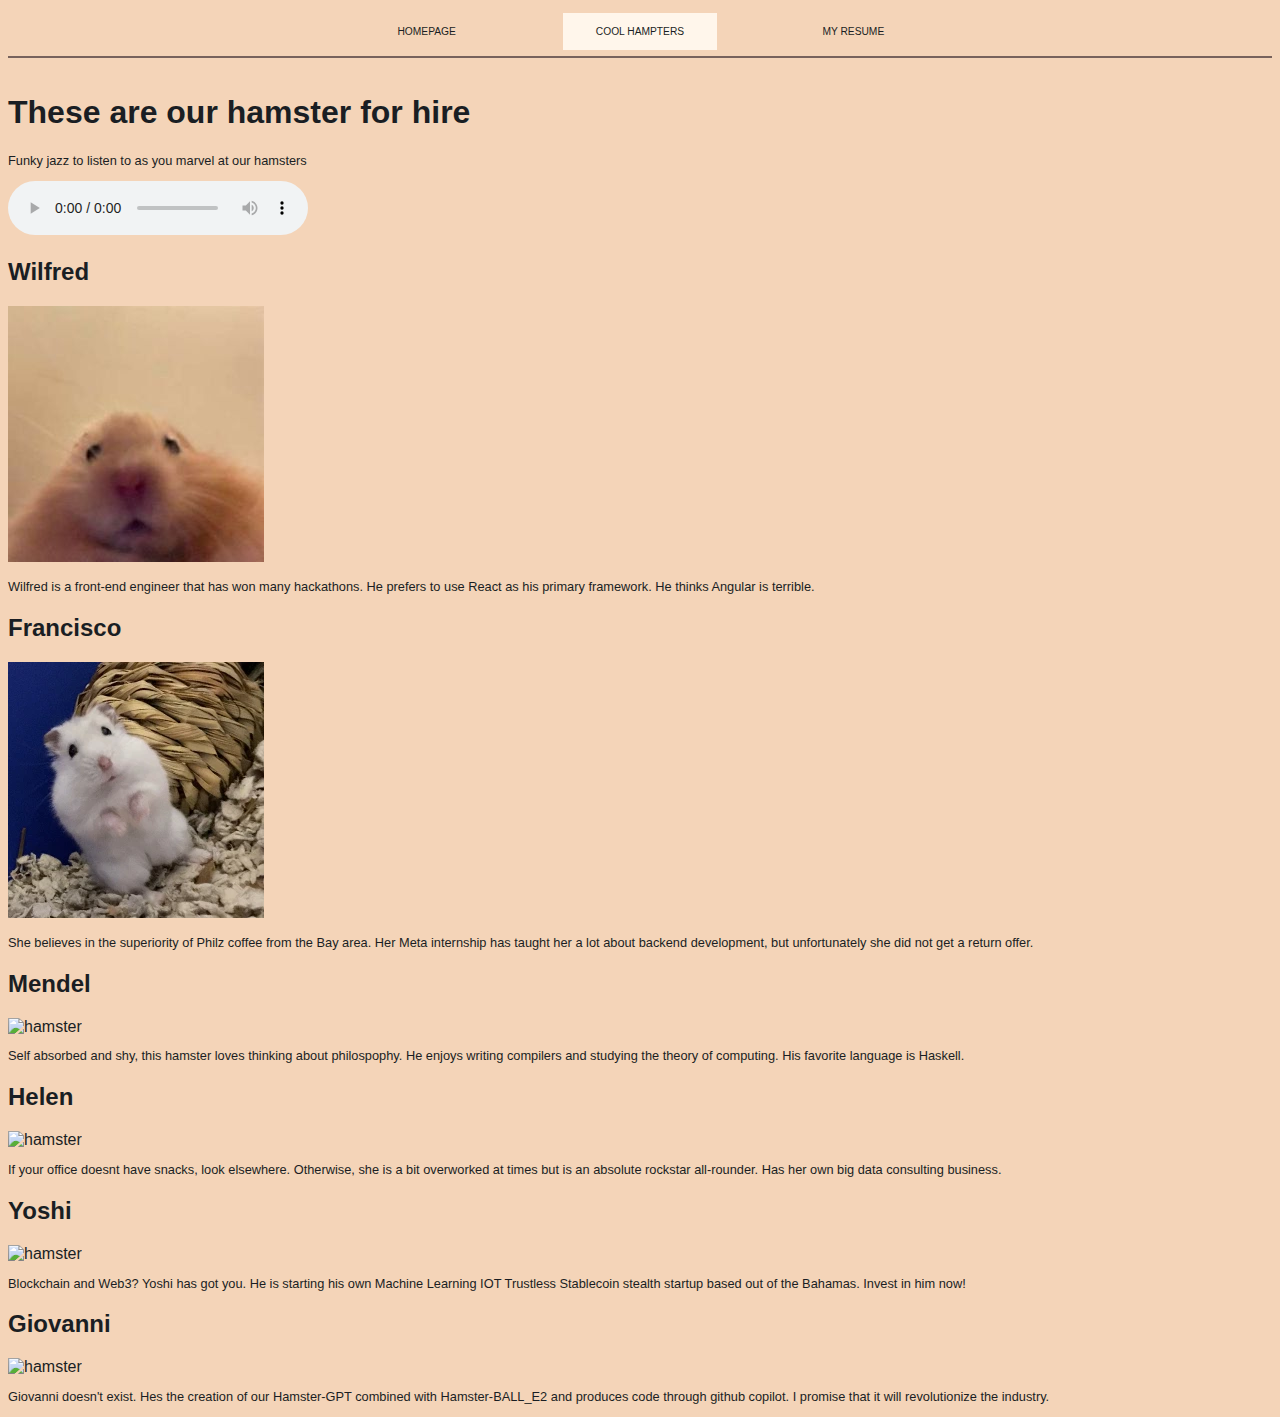
==== hamsters.html @ e8268814 "add some stuff" ====
<!DOCTYPE html>
<html lang = "en">
<head>
  <link rel="stylesheet" href="css/style.css">
	<meta charset = "UTF-8">
	<title>hampner for hire</title>
</head>

<body>
  <header>
    <nav>
        <a href="index.html">
          <div class="navButton">
            Homepage
          </div>
        </a>
        <a href="hamsters.html">
          <div class="navButton clicked">
            Cool Hampters
          </div>
        </a>
        <a href="resume.html">
          <div class="navButton">
            My Resume
          </div>
        </a>
    </nav>
  </header>
	<h1>These are our hamster for hire</h1>
  <p>Funky jazz to listen to as you marvel at our hamsters</p>
  <audio controls>
	  <source src="media/Funky jazz.mp3" type="audio/mp3">
	</audio>

  <section>
    <h2>Wilfred</h2>
    <img src="media/wilfred.jpg" alt="hamster">
    <p> Wilfred is a front-end engineer that has won many hackathons. He prefers to use React as his primary framework. He thinks Angular is terrible.</p>
  </section>

  <section>
    <h2>Francisco</h2>
    <img src="media/francisvo.webp" alt="hamster">
    <p>She believes in the superiority of Philz coffee from the Bay area. Her Meta internship has taught her a lot about backend development, but unfortunately she did not get a return offer.</p>
  </section>

  <section>
    <h2>Mendel</h2>
    <img src="https://appadvice.com/cdn-cgi/mirage/515c3b625b3744c20fadd87a6030cef13258ceb8e82375aec952d9a51cc51390/1280/https://is2-ssl.mzstatic.com/image/thumb/Purple114/v4/47/3c/5c/473c5c4b-dc88-cacc-d8b5-2522cb08c4c0/source/256x256bb.jpg" alt="hamster">
    <p>Self absorbed and shy, this hamster loves thinking about philospophy. He enjoys writing compilers and studying the theory of computing. His favorite language is Haskell.</p>
  </section> 

  <section>
    <h2>Helen</h2>
    <img src="https://i.pinimg.com/474x/3a/fa/0b/3afa0b43e0d3c858eb03bf98aafc4067.jpg" alt="hamster">
    <p>If your office doesnt have snacks, look elsewhere. Otherwise, she is a bit overworked at times but is an absolute rockstar all-rounder. Has her own big data consulting business.</p>
  </section>
  
  <section>
    <h2>Yoshi</h2>
    <img src="https://pbs.twimg.com/profile_images/635785721157173248/kLSE1nxl_400x400.jpg" alt="hamster">
    <p>Blockchain and Web3? Yoshi has got you. He is starting his own Machine Learning IOT Trustless Stablecoin stealth startup based out of the Bahamas. Invest in him now!</p>
  </section>
  
  <section>
    <h2>Giovanni</h2>
    <img src="https://preview.redd.it/i-asked-doll-e-to-make-a-hamster-in-the-style-of-lisa-frank-v0-upj25oyu3y491.jpg?width=256&format=pjpg&auto=webp&s=f5c6558ab95d6fcf222dd76baa261a2f296ad5ac" alt="hamster">
    <p>Giovanni doesn't exist. Hes the creation of our Hamster-GPT combined with Hamster-BALL_E2 and produces code through github copilot. I promise that it will revolutionize the industry.</p>
  </section>
</body>
</html>
---- css/style.css ----
/* Shared */

header {
  display: flex;
  justify-content: center;
  border-bottom: 2px solid #77625C;
  margin-bottom: 4vh;
}

nav {
  display: flex;
  justify-content: space-around;
  padding-top: 0.6vh;
  padding-bottom: 0.7vh;
  width: 50vw;
  text-decoration: none;
}

a {
  text-decoration: none;
}

.navButton {
  width: 10vw;
  padding: 1vw;
  text-align: center;
  text-decoration: none;
  font-size: 0.8vw;
  text-transform: uppercase;
  color: #1A1E23;
  transition: 200ms ease;
}

.clicked {
  background-color: #FFF6EB;
}

.navButton:hover {
  background-color: #FFF6EB;
  box-shadow: inset 0 0 10px #EFA9B3;
}

.showArea{
  width: 74vw;
  margin-left: auto;
  margin-right: auto;
}

.shadow {
  box-shadow: 4px 3px 42px -13px rgba(0,0,0,0.75);
}

h1 {
  font-family: 'Roboto', sans-serif;
}

h2 {
  font-family: 'Roboto', sans-serif;
}

h3 {
  font-family: 'Roboto', sans-serif;
  font-size: 1.3vw;
  margin-bottom: 0px;
}

.subtext {
  color: #FFF6EB;
  font-size: 0.7vw;
  margin-top: 2px;
}


body {
  font-family: Verdana, Geneva, Tahoma, sans-serif;
  background-color: #F4D4B8;
  color: #1A1E23;
}

p {
  font-size: 1vw;
}

/* Index page */

.title {
  display: flex;
  justify-content: center;
  margin-bottom: 12vh;
}

.title1 {
  font-size: 3.5vw;
  margin-right: 1vw;
  width: 35vw;
}

.title2 {
  margin-left: 1vw;
  margin-right: 3vw;
  width: 35vw;
}

.infoRow1{
  margin-top: 6vh;
  display: flex;
}

.infoCol1{
  width: 60%;
  margin-left: 2%;
  padding: 4%;
  background: linear-gradient(130deg, rgba(244,212,184,1) 0%, rgba(239,169,179,1) 17%, rgba(61,90,128,1) 100%);
  box-shadow: 0 0 8px 8px #F4D4B8 inset;
}

.infoCol12{
  width: 30%;
  box-shadow: 0 0 8px 8px #F4D4B8 inset;
}

.info1Img{
  width: 100%;
}

.infoRow2{
  margin-top: 6vh;
  display: flex;
}

.infoCol2{
  align-items: center;
  width: 60%;
  margin-right: 2%;
  padding: 4%;
  background: linear-gradient(130deg, rgba(244,212,184,1) 0%, rgba(239,169,179,1) 17%, rgba(61,90,128,1) 100%);
  box-shadow: 0 0 8px 8px #F4D4B8 inset;
  text-align: right;
}

.infoCol22{
  width: 30%;
  box-shadow: 0 0 8px 8px #F4D4B8 inset;
}

.titleImg {
  width: 100%;
  border-radius: 50%;
}

.hamsterMessage {
  text-align: center;
  font-size: 2vw;
}

/* resume page */

.notification {
  width: 900px;
  background: linear-gradient(130deg, rgba(244,212,184,1) 0%, rgba(239,169,179,1) 17%, rgba(61,90,128,1) 100%);
  box-shadow: 0 0 8px 8px #F4D4B8 inset;
  text-align: center;
  margin-left: auto;
  margin-right: auto;
  margin-top: 100px;
  padding: 100px;
}

.resume {
  background-color: white;
  color: black;
  font-family: Verdana, Geneva, Tahoma, sans-serif;
  width: 1400px;
  margin-left: auto;
  margin-right: auto;
  padding: 100px;
  font-size: 20px;
}

.resume em {
  font-weight: 300;
}

.resumeTitle {
  font-size: 50px;
}

h4 {
  margin: 0px;
  padding: 0px;
  font-size: 23px;
}

.date {
  color: gray;
  font-weight: 300;
}

.experienceTitle {
  justify-content: space-between;
  display: flex;
  margin: 0px;
  padding: 0px;
}

.sectionHead {
  font-size: 30px;
  color: #f66b80;
}
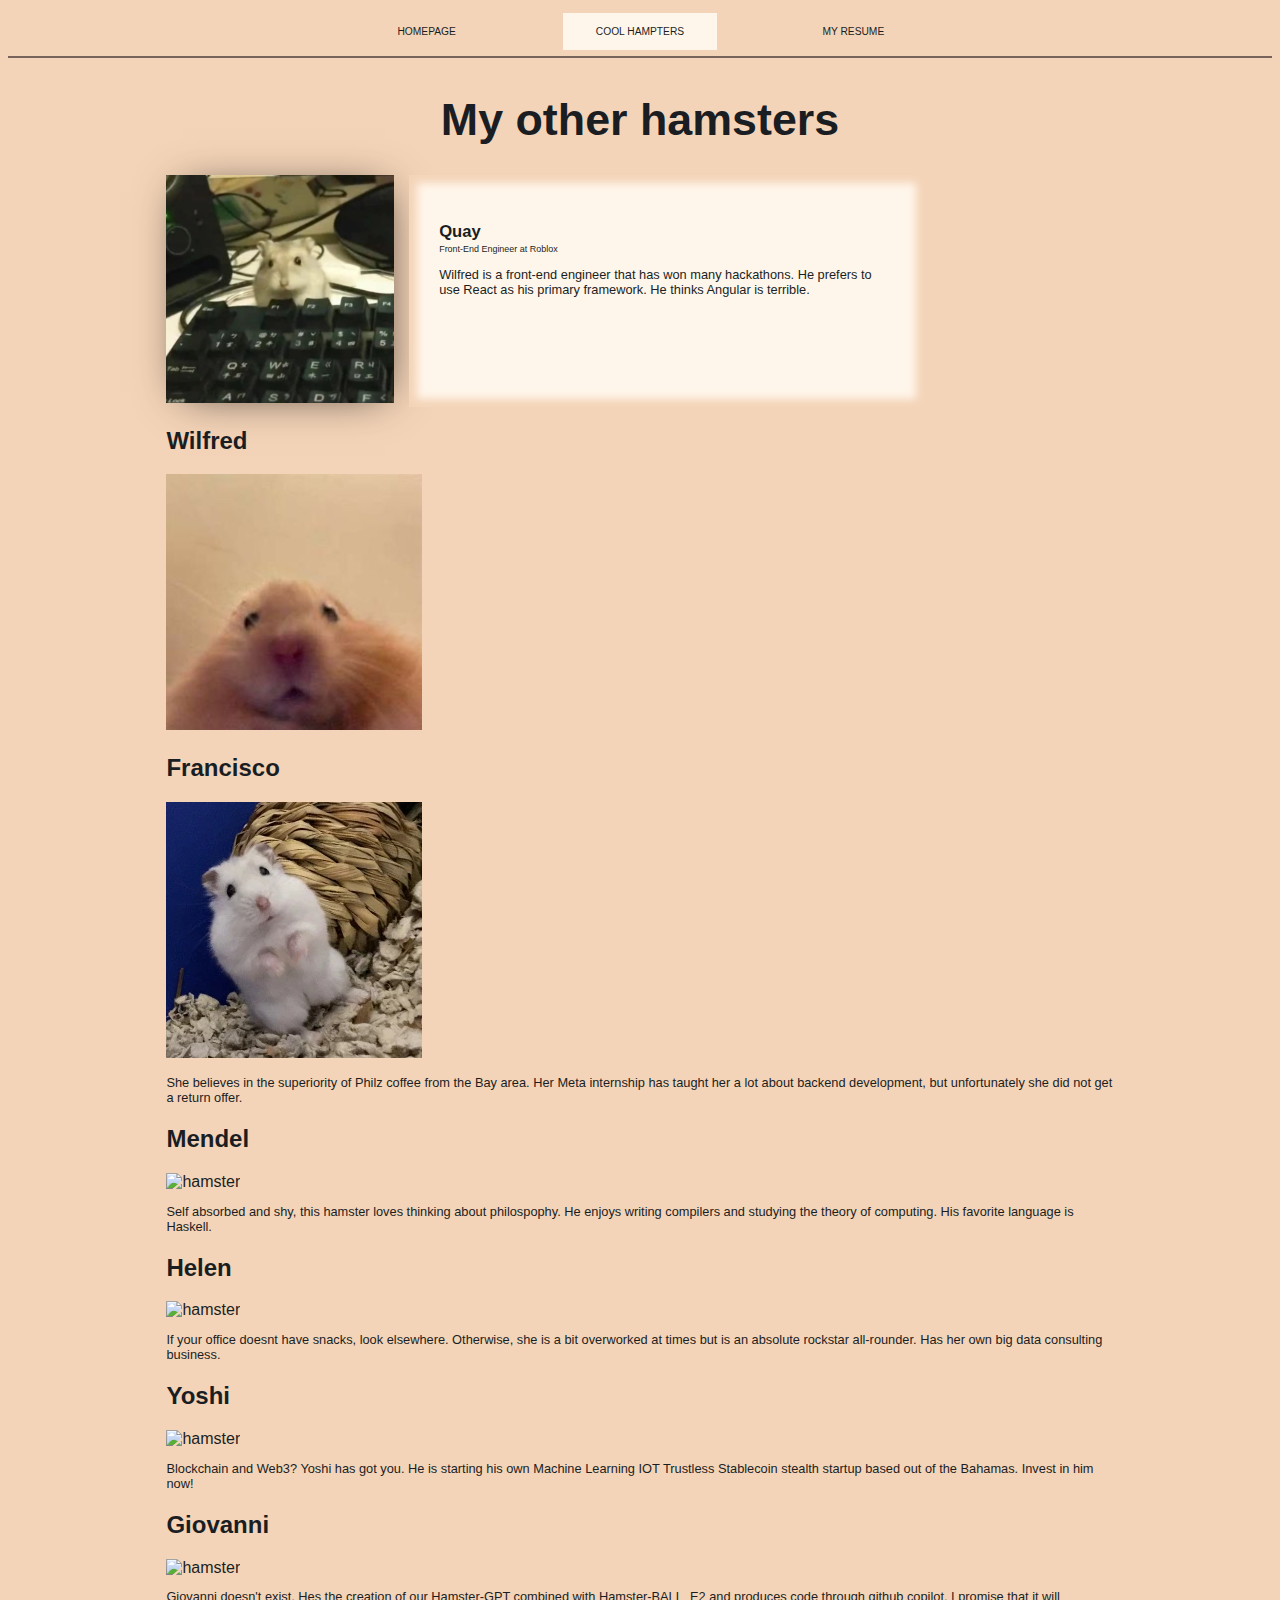
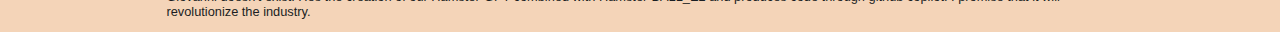
==== commit 7db0ff66: "make hamsters" ====
--- a/hamsters.html
+++ b/hamsters.html
@@ -26,46 +26,57 @@
         </a>
     </nav>
   </header>
-	<h1>These are our hamster for hire</h1>
-  <p>Funky jazz to listen to as you marvel at our hamsters</p>
-  <audio controls>
-	  <source src="media/Funky jazz.mp3" type="audio/mp3">
-	</audio>
+	<h1 class="hamsterTitle">My other hamsters</h1>
+  <div class="showArea">
 
-  <section>
-    <h2>Wilfred</h2>
-    <img src="media/wilfred.jpg" alt="hamster">
-    <p> Wilfred is a front-end engineer that has won many hackathons. He prefers to use React as his primary framework. He thinks Angular is terrible.</p>
-  </section>
+    <div class="infoRow3 white">
+      <div class="infoCol32">
+        <img class="info1Img shadow" src="media/keyboard.jpg" alt="keyboard hamster">
+      </div>
+      <div class="infoCol3">
+        <h3>Quay</h3>
+        <p class="subtext2">Front-End Engineer at Roblox</p>
+        <p> Wilfred is a front-end engineer that has won many hackathons. He prefers to use React as his primary framework. He thinks Angular is terrible.</p>
 
-  <section>
-    <h2>Francisco</h2>
-    <img src="media/francisvo.webp" alt="hamster">
-    <p>She believes in the superiority of Philz coffee from the Bay area. Her Meta internship has taught her a lot about backend development, but unfortunately she did not get a return offer.</p>
-  </section>
-
-  <section>
-    <h2>Mendel</h2>
-    <img src="https://appadvice.com/cdn-cgi/mirage/515c3b625b3744c20fadd87a6030cef13258ceb8e82375aec952d9a51cc51390/1280/https://is2-ssl.mzstatic.com/image/thumb/Purple114/v4/47/3c/5c/473c5c4b-dc88-cacc-d8b5-2522cb08c4c0/source/256x256bb.jpg" alt="hamster">
-    <p>Self absorbed and shy, this hamster loves thinking about philospophy. He enjoys writing compilers and studying the theory of computing. His favorite language is Haskell.</p>
-  </section> 
-
-  <section>
-    <h2>Helen</h2>
-    <img src="https://i.pinimg.com/474x/3a/fa/0b/3afa0b43e0d3c858eb03bf98aafc4067.jpg" alt="hamster">
-    <p>If your office doesnt have snacks, look elsewhere. Otherwise, she is a bit overworked at times but is an absolute rockstar all-rounder. Has her own big data consulting business.</p>
-  </section>
+        
+      </div>
+    </div>
+    <section>
+      <h2>Wilfred</h2>
+      <img src="media/wilfred.jpg" alt="hamster">
+      
+    </section>
   
-  <section>
-    <h2>Yoshi</h2>
-    <img src="https://pbs.twimg.com/profile_images/635785721157173248/kLSE1nxl_400x400.jpg" alt="hamster">
-    <p>Blockchain and Web3? Yoshi has got you. He is starting his own Machine Learning IOT Trustless Stablecoin stealth startup based out of the Bahamas. Invest in him now!</p>
-  </section>
+    <section>
+      <h2>Francisco</h2>
+      <img src="media/francisvo.webp" alt="hamster">
+      <p>She believes in the superiority of Philz coffee from the Bay area. Her Meta internship has taught her a lot about backend development, but unfortunately she did not get a return offer.</p>
+    </section>
   
-  <section>
-    <h2>Giovanni</h2>
-    <img src="https://preview.redd.it/i-asked-doll-e-to-make-a-hamster-in-the-style-of-lisa-frank-v0-upj25oyu3y491.jpg?width=256&format=pjpg&auto=webp&s=f5c6558ab95d6fcf222dd76baa261a2f296ad5ac" alt="hamster">
-    <p>Giovanni doesn't exist. Hes the creation of our Hamster-GPT combined with Hamster-BALL_E2 and produces code through github copilot. I promise that it will revolutionize the industry.</p>
-  </section>
+    <section>
+      <h2>Mendel</h2>
+      <img src="https://appadvice.com/cdn-cgi/mirage/515c3b625b3744c20fadd87a6030cef13258ceb8e82375aec952d9a51cc51390/1280/https://is2-ssl.mzstatic.com/image/thumb/Purple114/v4/47/3c/5c/473c5c4b-dc88-cacc-d8b5-2522cb08c4c0/source/256x256bb.jpg" alt="hamster">
+      <p>Self absorbed and shy, this hamster loves thinking about philospophy. He enjoys writing compilers and studying the theory of computing. His favorite language is Haskell.</p>
+    </section> 
+  
+    <section>
+      <h2>Helen</h2>
+      <img src="https://i.pinimg.com/474x/3a/fa/0b/3afa0b43e0d3c858eb03bf98aafc4067.jpg" alt="hamster">
+      <p>If your office doesnt have snacks, look elsewhere. Otherwise, she is a bit overworked at times but is an absolute rockstar all-rounder. Has her own big data consulting business.</p>
+    </section>
+    
+    <section>
+      <h2>Yoshi</h2>
+      <img src="https://pbs.twimg.com/profile_images/635785721157173248/kLSE1nxl_400x400.jpg" alt="hamster">
+      <p>Blockchain and Web3? Yoshi has got you. He is starting his own Machine Learning IOT Trustless Stablecoin stealth startup based out of the Bahamas. Invest in him now!</p>
+    </section>
+    
+    <section>
+      <h2>Giovanni</h2>
+      <img src="https://preview.redd.it/i-asked-doll-e-to-make-a-hamster-in-the-style-of-lisa-frank-v0-upj25oyu3y491.jpg?width=256&format=pjpg&auto=webp&s=f5c6558ab95d6fcf222dd76baa261a2f296ad5ac" alt="hamster">
+      <p>Giovanni doesn't exist. Hes the creation of our Hamster-GPT combined with Hamster-BALL_E2 and produces code through github copilot. I promise that it will revolutionize the industry.</p>
+    </section>
+  </div>
+  
 </body>
 </html>--- a/css/style.css
+++ b/css/style.css
@@ -35,6 +35,10 @@
   background-color: #FFF6EB;
 }
 
+.gradient {
+  background: linear-gradient(130deg, rgba(244,212,184,1) 0%, rgba(239,169,179,1) 17%, rgba(61,90,128,1) 100%);
+}
+
 .navButton:hover {
   background-color: #FFF6EB;
   box-shadow: inset 0 0 10px #EFA9B3;
@@ -110,7 +114,6 @@
   width: 60%;
   margin-left: 2%;
   padding: 4%;
-  background: linear-gradient(130deg, rgba(244,212,184,1) 0%, rgba(239,169,179,1) 17%, rgba(61,90,128,1) 100%);
   box-shadow: 0 0 8px 8px #F4D4B8 inset;
 }
 
@@ -133,7 +136,6 @@
   width: 60%;
   margin-right: 2%;
   padding: 4%;
-  background: linear-gradient(130deg, rgba(244,212,184,1) 0%, rgba(239,169,179,1) 17%, rgba(61,90,128,1) 100%);
   box-shadow: 0 0 8px 8px #F4D4B8 inset;
   text-align: right;
 }
@@ -162,7 +164,7 @@
   text-align: center;
   margin-left: auto;
   margin-right: auto;
-  margin-top: 100px;
+  margin-top: 30px;
   padding: 100px;
 }
 
@@ -175,6 +177,7 @@
   margin-right: auto;
   padding: 100px;
   font-size: 20px;
+  margin-top: 100px;
 }
 
 .resume em {
@@ -207,3 +210,41 @@
   font-size: 30px;
   color: #f66b80;
 }
+
+.titleBar {
+  display: flex;
+  justify-content: space-between;
+}
+
+/* Hamsters page */
+
+.hamsterTitle {
+  font-size: 3.5vw;
+  font-family: 'Roboto', sans-serif;
+  text-align: center;
+}
+
+.infoRow3{
+  margin-top: 3vh;
+  display: flex;
+  width: 80%;
+}
+
+.subtext2{
+  color: #1A1E23;
+  font-size: 0.7vw;
+  margin-top: 2px;
+}
+
+.infoCol3{
+  background-color: #FFF6EB;
+  width: 60%;
+  margin-left: 2%;
+  padding: 4%;
+  box-shadow: 0 0 8px 8px #F4D4B8 inset;
+}
+
+.infoCol32{
+  width: 30%;
+  box-shadow: 0 0 8px 8px #F4D4B8 inset;
+}
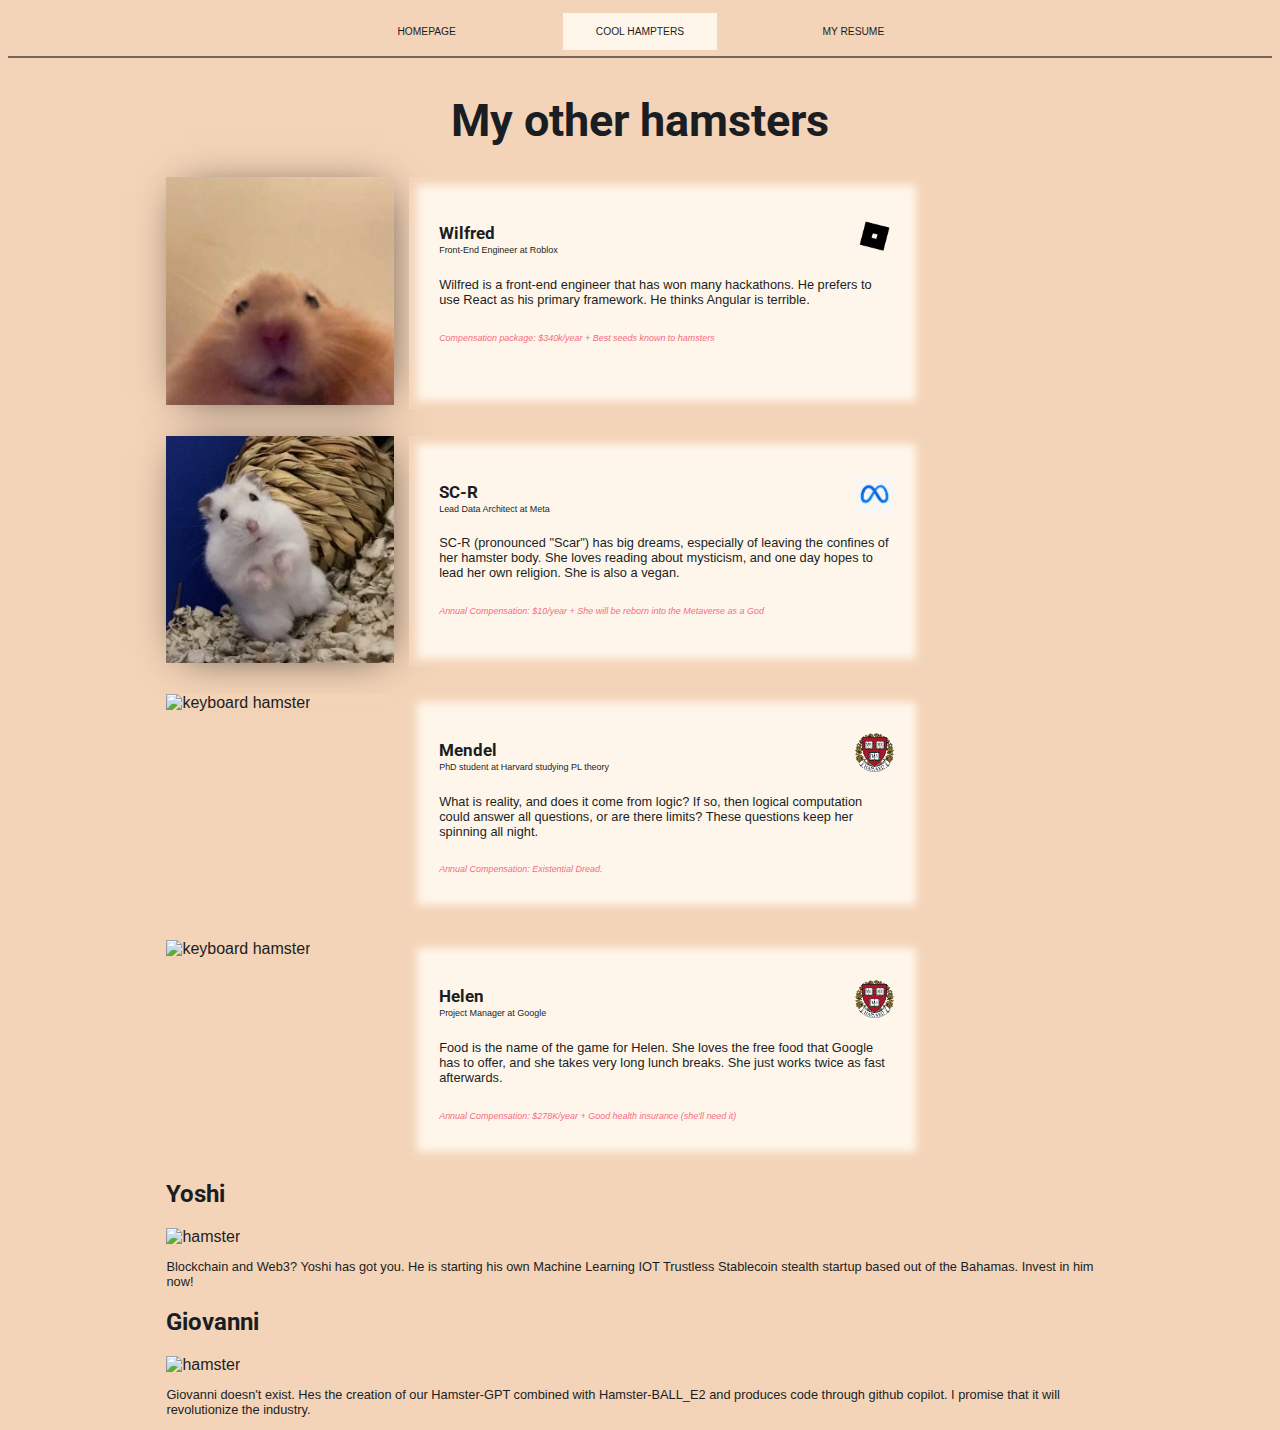
==== commit 309687e8: "new hamsters" ====
--- a/hamsters.html
+++ b/hamsters.html
@@ -2,6 +2,9 @@
 <html lang = "en">
 <head>
   <link rel="stylesheet" href="css/style.css">
+  <link rel="preconnect" href="https://fonts.googleapis.com">
+  <link rel="preconnect" href="https://fonts.gstatic.com" crossorigin>
+  <link href="https://fonts.googleapis.com/css2?family=Roboto:ital,wght@1,700&display=swap" rel="stylesheet">
 	<meta charset = "UTF-8">
 	<title>hampner for hire</title>
 </head>
@@ -31,39 +34,79 @@
 
     <div class="infoRow3 white">
       <div class="infoCol32">
-        <img class="info1Img shadow" src="media/keyboard.jpg" alt="keyboard hamster">
+        <img class="info1Img shadow" src="media/wilfred.jpg" alt="keyboard hamster">
       </div>
       <div class="infoCol3">
-        <h3>Quay</h3>
-        <p class="subtext2">Front-End Engineer at Roblox</p>
+        <div class="positionHeader">
+          <div>
+            <h3>Wilfred</h3>
+            <p class="subtext2">Front-End Engineer at Roblox</p>
+          </div>
+          <div class="center">
+            <img class="companyIcon" src="media/roblox.png">
+          </div>
+        </div>
         <p> Wilfred is a front-end engineer that has won many hackathons. He prefers to use React as his primary framework. He thinks Angular is terrible.</p>
-
-        
+        <p class="comp"><em>Compensation package: $340k/year + Best seeds known to hamsters</em></p>
       </div>
     </div>
-    <section>
-      <h2>Wilfred</h2>
-      <img src="media/wilfred.jpg" alt="hamster">
-      
-    </section>
-  
-    <section>
-      <h2>Francisco</h2>
-      <img src="media/francisvo.webp" alt="hamster">
-      <p>She believes in the superiority of Philz coffee from the Bay area. Her Meta internship has taught her a lot about backend development, but unfortunately she did not get a return offer.</p>
-    </section>
-  
-    <section>
-      <h2>Mendel</h2>
-      <img src="https://appadvice.com/cdn-cgi/mirage/515c3b625b3744c20fadd87a6030cef13258ceb8e82375aec952d9a51cc51390/1280/https://is2-ssl.mzstatic.com/image/thumb/Purple114/v4/47/3c/5c/473c5c4b-dc88-cacc-d8b5-2522cb08c4c0/source/256x256bb.jpg" alt="hamster">
-      <p>Self absorbed and shy, this hamster loves thinking about philospophy. He enjoys writing compilers and studying the theory of computing. His favorite language is Haskell.</p>
-    </section> 
-  
-    <section>
-      <h2>Helen</h2>
-      <img src="https://i.pinimg.com/474x/3a/fa/0b/3afa0b43e0d3c858eb03bf98aafc4067.jpg" alt="hamster">
-      <p>If your office doesnt have snacks, look elsewhere. Otherwise, she is a bit overworked at times but is an absolute rockstar all-rounder. Has her own big data consulting business.</p>
-    </section>
+
+    <div class="infoRow3 white">
+      <div class="infoCol32">
+        <img class="info1Img shadow" src="media/francisvo.webp" alt="keyboard hamster">
+      </div>
+      <div class="infoCol3">
+        <div class="positionHeader">
+          <div>
+            <h3>SC-R</h3>
+            <p class="subtext2">Lead Data Architect at Meta</p>
+          </div>
+          <div class="center">
+            <img class="companyIcon" src="media/meta.webp">
+          </div>
+        </div>
+        <p>SC-R (pronounced "Scar") has big dreams, especially of leaving the confines of her hamster body. She loves reading about mysticism, and one day hopes to lead her own religion. She is also a vegan.</p>
+        <p class="comp"><em>Annual Compensation: $10/year + She will be reborn into the Metaverse as a God</em></p>
+      </div>
+    </div>
+
+    <div class="infoRow3 white">
+      <div class="infoCol32">
+        <img class="info1Img shadow" src="media/mendeljpg.jpg" alt="keyboard hamster">
+      </div>
+      <div class="infoCol3">
+        <div class="positionHeader">
+          <div>
+            <h3>Mendel</h3>
+            <p class="subtext2">PhD student at Harvard studying PL theory</p>
+          </div>
+          <div class="center">
+            <img class="companyIcon" src="media/harvard.png">
+          </div>
+        </div>
+        <p>What is reality, and does it come from logic? If so, then logical computation could answer all questions, or are there limits? These questions keep her spinning all night.</p>
+        <p class="comp"><em>Annual Compensation: Existential Dread. </em></p>
+      </div>
+    </div>
+
+    <div class="infoRow3 white">
+      <div class="infoCol32">
+        <img class="info1Img shadow" src="media/helen.jpg" alt="keyboard hamster">
+      </div>
+      <div class="infoCol3">
+        <div class="positionHeader">
+          <div>
+            <h3>Helen</h3>
+            <p class="subtext2">Project Manager at Google</p>
+          </div>
+          <div class="center">
+            <img class="companyIcon" src="media/harvard.png">
+          </div>
+        </div>
+        <p>Food is the name of the game for Helen. She loves the free food that Google has to offer, and she takes very long lunch breaks. She just works twice as fast afterwards.</p>
+        <p class="comp"><em>Annual Compensation: $278K/year + Good health insurance (she'll need it) </em></p>
+      </div>
+    </div>
     
     <section>
       <h2>Yoshi</h2>
--- a/css/style.css
+++ b/css/style.css
@@ -248,3 +248,26 @@
   width: 30%;
   box-shadow: 0 0 8px 8px #F4D4B8 inset;
 }
+
+.positionHeader{
+  display: flex;
+  justify-content: space-between;
+}
+
+.companyIcon{
+  width: 3vw;
+  height: 3vw;
+  align-items: center;
+}
+
+.center {
+  display: flex;
+  align-items: center;
+  justify-content: center;
+}
+
+.comp {
+  color: #f66b80;
+  margin-top: 2vw;
+  font-size: 0.7vw;
+}
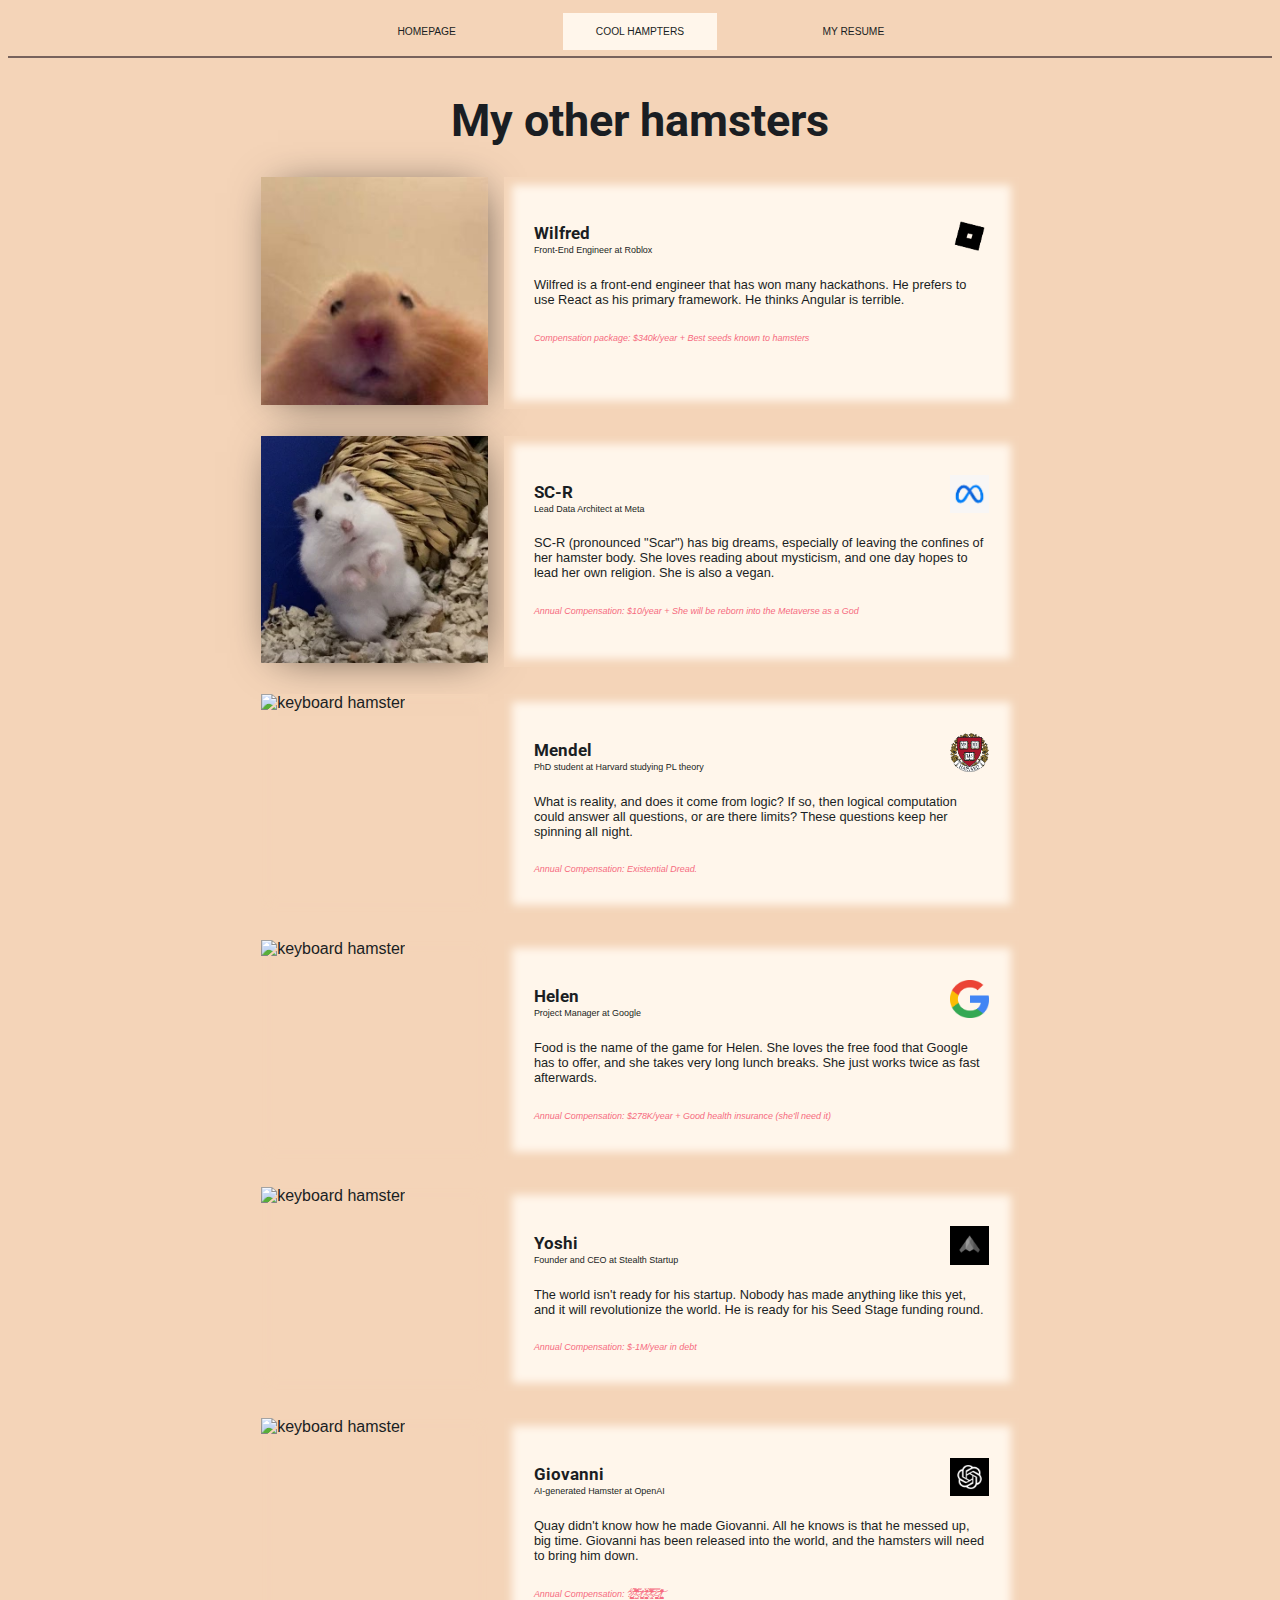
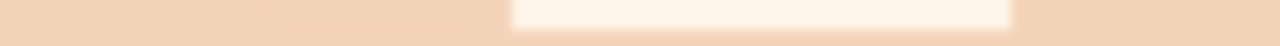
==== commit a421b77b: "almost done?" ====
--- a/hamsters.html
+++ b/hamsters.html
@@ -100,26 +100,50 @@
             <p class="subtext2">Project Manager at Google</p>
           </div>
           <div class="center">
-            <img class="companyIcon" src="media/harvard.png">
+            <img class="companyIcon" src="media/google.png">
           </div>
         </div>
         <p>Food is the name of the game for Helen. She loves the free food that Google has to offer, and she takes very long lunch breaks. She just works twice as fast afterwards.</p>
         <p class="comp"><em>Annual Compensation: $278K/year + Good health insurance (she'll need it) </em></p>
       </div>
     </div>
-    
-    <section>
-      <h2>Yoshi</h2>
-      <img src="https://pbs.twimg.com/profile_images/635785721157173248/kLSE1nxl_400x400.jpg" alt="hamster">
-      <p>Blockchain and Web3? Yoshi has got you. He is starting his own Machine Learning IOT Trustless Stablecoin stealth startup based out of the Bahamas. Invest in him now!</p>
-    </section>
-    
-    <section>
-      <h2>Giovanni</h2>
-      <img src="https://preview.redd.it/i-asked-doll-e-to-make-a-hamster-in-the-style-of-lisa-frank-v0-upj25oyu3y491.jpg?width=256&format=pjpg&auto=webp&s=f5c6558ab95d6fcf222dd76baa261a2f296ad5ac" alt="hamster">
-      <p>Giovanni doesn't exist. Hes the creation of our Hamster-GPT combined with Hamster-BALL_E2 and produces code through github copilot. I promise that it will revolutionize the industry.</p>
-    </section>
-  </div>
-  
+
+    <div class="infoRow3 white">
+      <div class="infoCol32">
+        <img class="info1Img shadow" src="media/yoshi.jpg" alt="keyboard hamster">
+      </div>
+      <div class="infoCol3">
+        <div class="positionHeader">
+          <div>
+            <h3>Yoshi</h3>
+            <p class="subtext2">Founder and CEO at Stealth Startup</p>
+          </div>
+          <div class="center">
+            <img class="companyIcon" src="media/stealth.jfif">
+          </div>
+        </div>
+        <p>The world isn't ready for his startup. Nobody has made anything like this yet, and it will revolutionize the world. He is ready for his Seed Stage funding round.</p>
+        <p class="comp"><em>Annual Compensation: $-1M/year in debt</em></p>
+      </div>
+    </div>
+
+    <div class="infoRow3 white">
+      <div class="infoCol32">
+        <img class="info1Img shadow" src="media/giovanni.jpg" alt="keyboard hamster">
+      </div>
+      <div class="infoCol3">
+        <div class="positionHeader">
+          <div>
+            <h3>Giovanni</h3>
+            <p class="subtext2">AI-generated Hamster at OpenAI</p>
+          </div>
+          <div class="center">
+            <img class="companyIcon" src="media/openai.png">
+          </div>
+        </div>
+        <p>Quay didn't know how he made Giovanni. All he knows is that he messed up, big time. Giovanni has been released into the world, and the hamsters will need to bring him down.</p>
+        <p class="comp"><em>Annual Compensation: ?̷̼̪͖͕̘̘̬͔̜̖͇̼͓́̉͘͜͝?̴̺̠̣̉̏̊͗̍̍̆͛̃̉̉̂̈́̽̉̂͒̄̃͘̚?̸̧̖̞͉̺̪̈́͑̈̃?̴̨̛̛͔͖̤̣̻̹͍̭̱̜̻͈̖͖̺̈̍̈́̀͊ͅ?̴̢͖̹̒̿͆̅̏̆̃̄̓̇̉̈̌?̶͚̝̼͉̟̠̫̼̰̯͈̠̿͜͝?̸̢̧̟̹͕͖̣͕̪͉̺̟̰̺̾̓̄̇̏͒͊̑̇͛̓̎̑̾͛͘͝</em></p>
+      </div>
+    </div>  
 </body>
 </html>--- a/css/style.css
+++ b/css/style.css
@@ -228,6 +228,8 @@
   margin-top: 3vh;
   display: flex;
   width: 80%;
+  margin-left: auto;
+  margin-right: auto;
 }
 
 .subtext2{
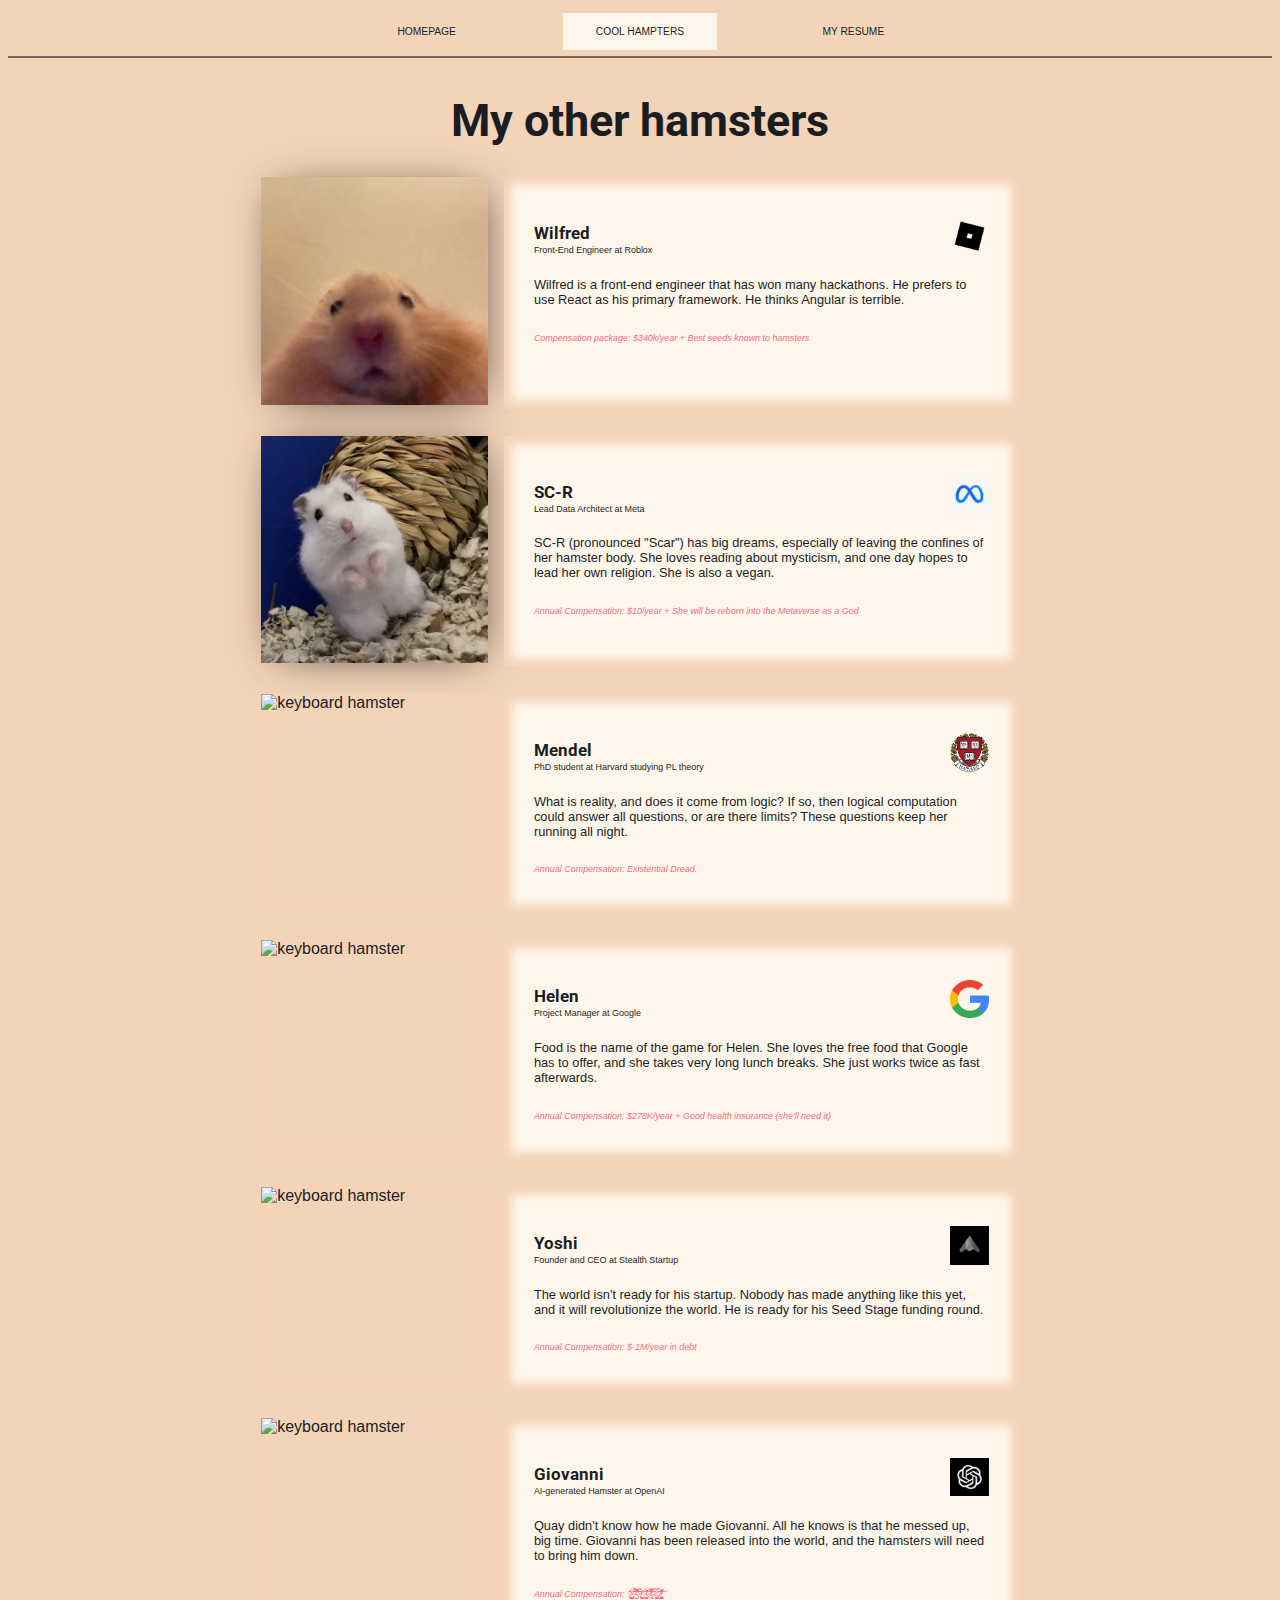
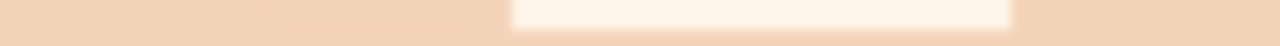
==== commit afba0b16: "finished i think" ====
--- a/hamsters.html
+++ b/hamsters.html
@@ -84,7 +84,7 @@
             <img class="companyIcon" src="media/harvard.png">
           </div>
         </div>
-        <p>What is reality, and does it come from logic? If so, then logical computation could answer all questions, or are there limits? These questions keep her spinning all night.</p>
+        <p>What is reality, and does it come from logic? If so, then logical computation could answer all questions, or are there limits? These questions keep her running all night.</p>
         <p class="comp"><em>Annual Compensation: Existential Dread. </em></p>
       </div>
     </div>
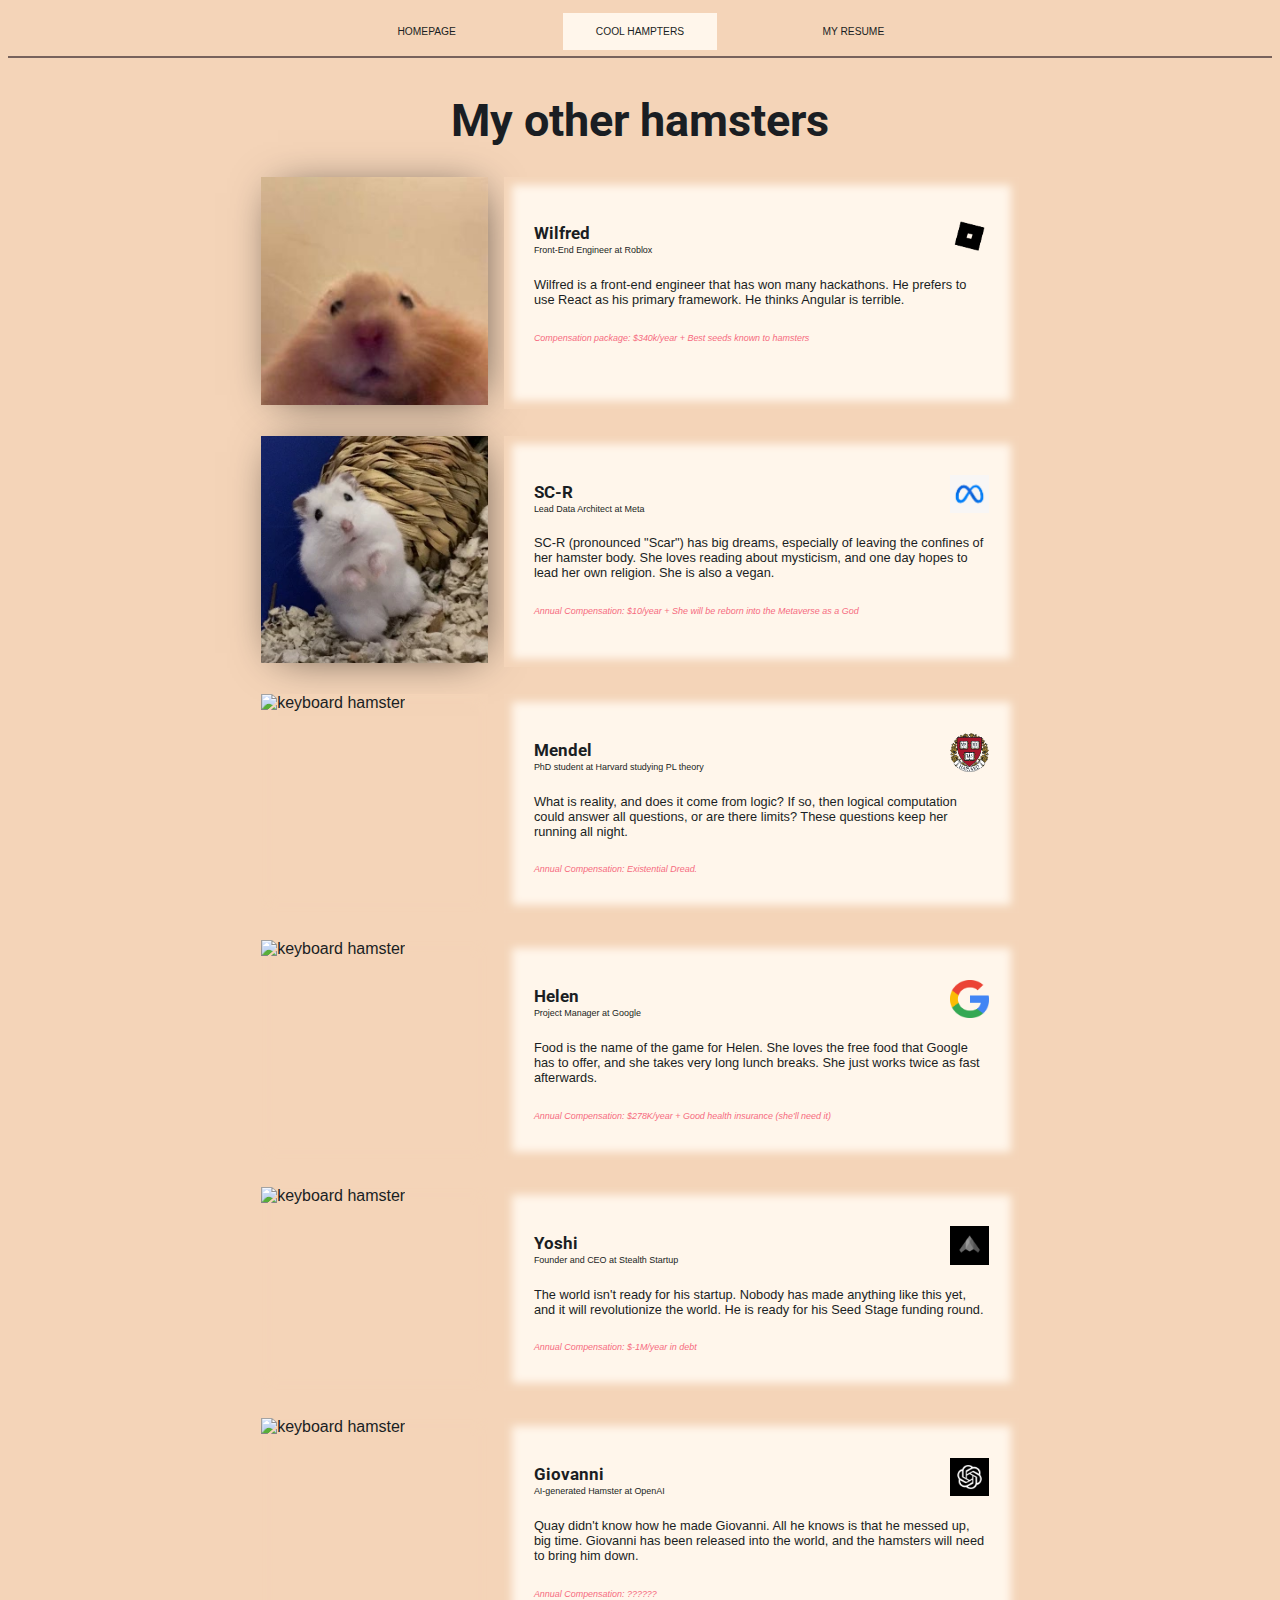
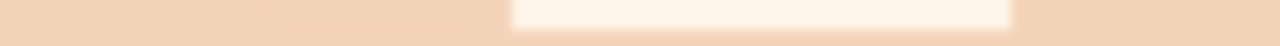
==== commit 02edb248: "fix hamster" ====
--- a/hamsters.html
+++ b/hamsters.html
@@ -43,7 +43,7 @@
             <p class="subtext2">Front-End Engineer at Roblox</p>
           </div>
           <div class="center">
-            <img class="companyIcon" src="media/roblox.png">
+            <img class="companyIcon" src="media/roblox.png" alt="icon">
           </div>
         </div>
         <p> Wilfred is a front-end engineer that has won many hackathons. He prefers to use React as his primary framework. He thinks Angular is terrible.</p>
@@ -62,7 +62,7 @@
             <p class="subtext2">Lead Data Architect at Meta</p>
           </div>
           <div class="center">
-            <img class="companyIcon" src="media/meta.webp">
+            <img class="companyIcon" src="media/meta.webp" alt="icon">
           </div>
         </div>
         <p>SC-R (pronounced "Scar") has big dreams, especially of leaving the confines of her hamster body. She loves reading about mysticism, and one day hopes to lead her own religion. She is also a vegan.</p>
@@ -81,7 +81,7 @@
             <p class="subtext2">PhD student at Harvard studying PL theory</p>
           </div>
           <div class="center">
-            <img class="companyIcon" src="media/harvard.png">
+            <img class="companyIcon" src="media/harvard.png" alt="icon">
           </div>
         </div>
         <p>What is reality, and does it come from logic? If so, then logical computation could answer all questions, or are there limits? These questions keep her running all night.</p>
@@ -100,7 +100,7 @@
             <p class="subtext2">Project Manager at Google</p>
           </div>
           <div class="center">
-            <img class="companyIcon" src="media/google.png">
+            <img class="companyIcon" src="media/google.png" alt="icon">
           </div>
         </div>
         <p>Food is the name of the game for Helen. She loves the free food that Google has to offer, and she takes very long lunch breaks. She just works twice as fast afterwards.</p>
@@ -119,7 +119,7 @@
             <p class="subtext2">Founder and CEO at Stealth Startup</p>
           </div>
           <div class="center">
-            <img class="companyIcon" src="media/stealth.jfif">
+            <img class="companyIcon" src="media/stealth.jfif" alt="icon">
           </div>
         </div>
         <p>The world isn't ready for his startup. Nobody has made anything like this yet, and it will revolutionize the world. He is ready for his Seed Stage funding round.</p>
@@ -138,12 +138,13 @@
             <p class="subtext2">AI-generated Hamster at OpenAI</p>
           </div>
           <div class="center">
-            <img class="companyIcon" src="media/openai.png">
+            <img class="companyIcon" src="media/openai.png" alt="icon">
           </div>
         </div>
         <p>Quay didn't know how he made Giovanni. All he knows is that he messed up, big time. Giovanni has been released into the world, and the hamsters will need to bring him down.</p>
-        <p class="comp"><em>Annual Compensation: ?̷̼̪͖͕̘̘̬͔̜̖͇̼͓́̉͘͜͝?̴̺̠̣̉̏̊͗̍̍̆͛̃̉̉̂̈́̽̉̂͒̄̃͘̚?̸̧̖̞͉̺̪̈́͑̈̃?̴̨̛̛͔͖̤̣̻̹͍̭̱̜̻͈̖͖̺̈̍̈́̀͊ͅ?̴̢͖̹̒̿͆̅̏̆̃̄̓̇̉̈̌?̶͚̝̼͉̟̠̫̼̰̯͈̠̿͜͝?̸̢̧̟̹͕͖̣͕̪͉̺̟̰̺̾̓̄̇̏͒͊̑̇͛̓̎̑̾͛͘͝</em></p>
+        <p class="comp"><em>Annual Compensation: ??????</em></p>
       </div>
-    </div>  
+    </div>
+  </div>  
 </body>
 </html>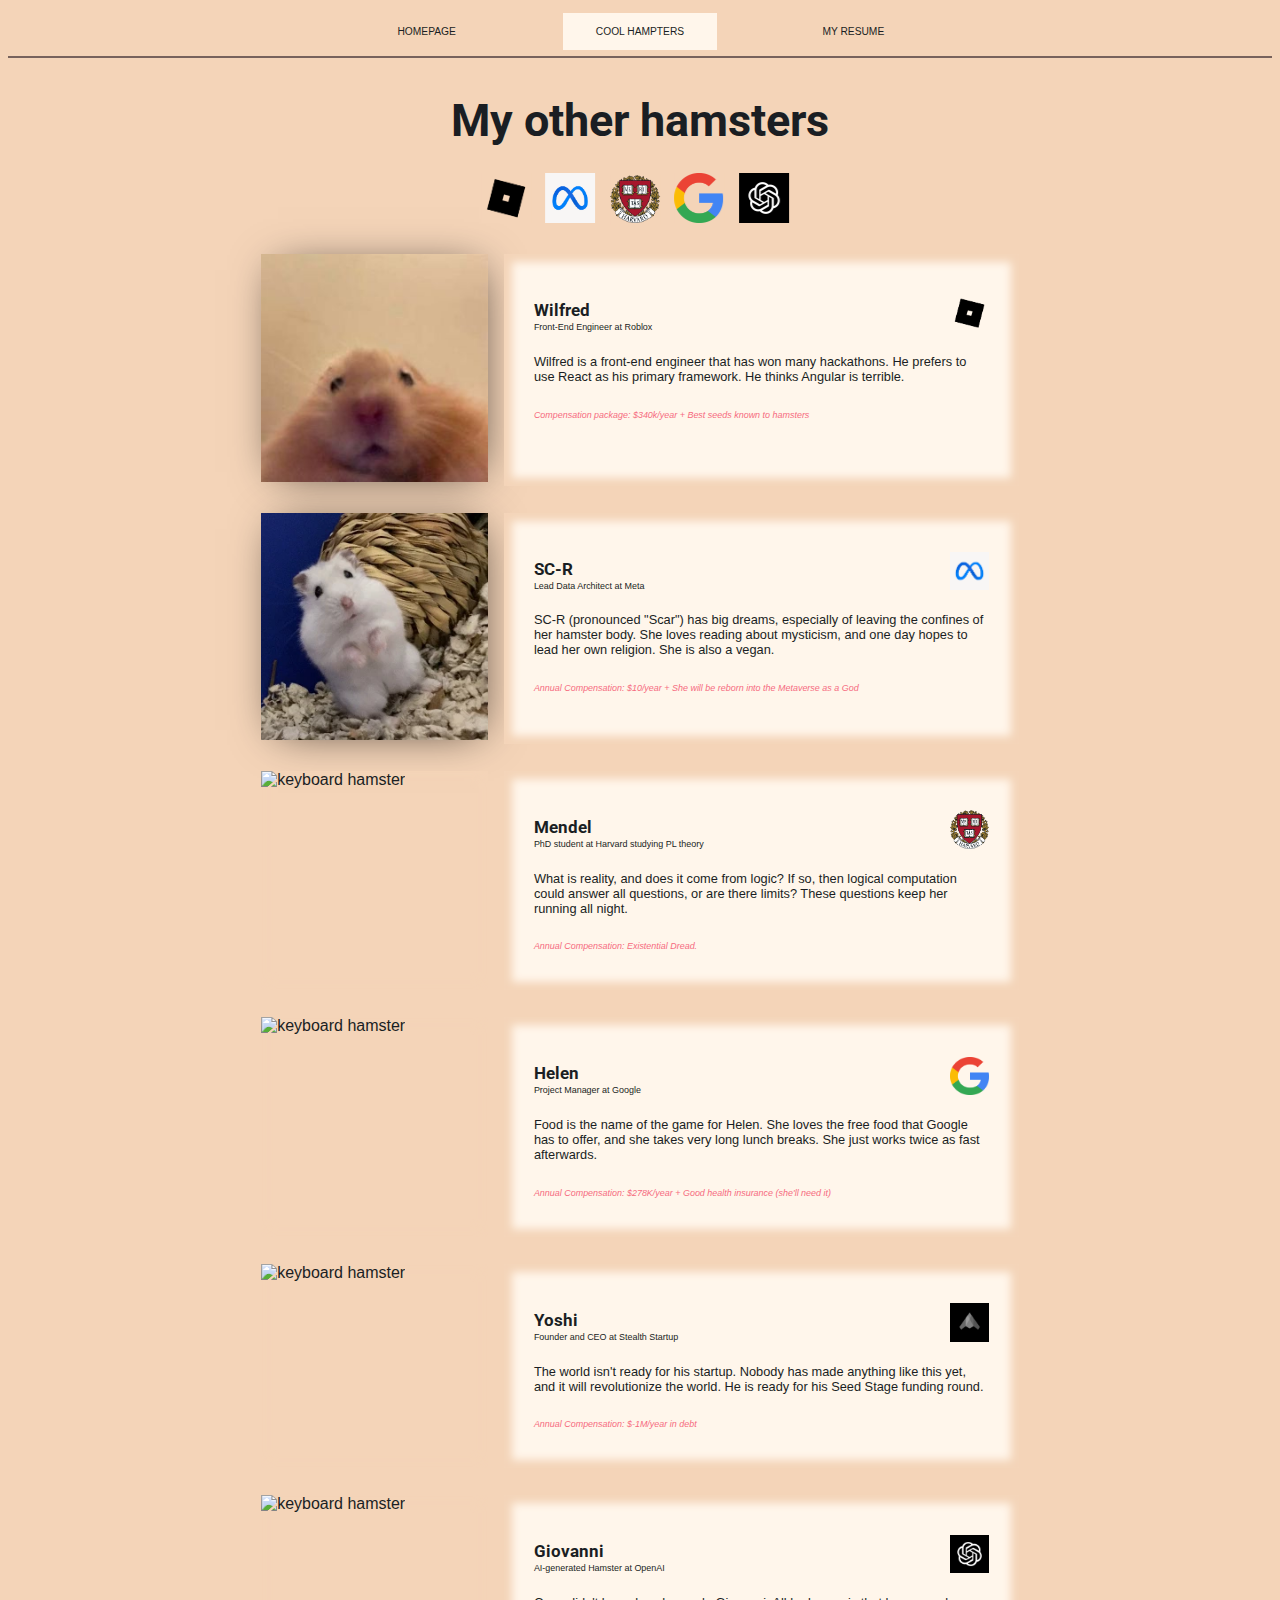
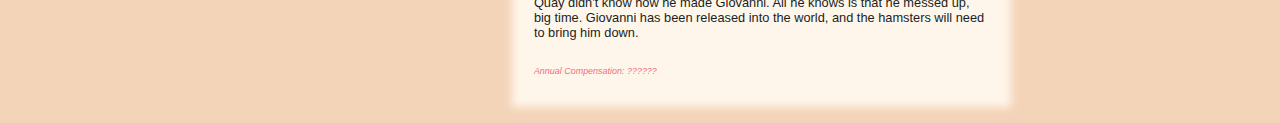
==== commit 9e3030ac: "final" ====
--- a/hamsters.html
+++ b/hamsters.html
@@ -1,36 +1,47 @@
 <!DOCTYPE html>
-<html lang = "en">
+<html lang="en">
+
 <head>
   <link rel="stylesheet" href="css/style.css">
   <link rel="preconnect" href="https://fonts.googleapis.com">
   <link rel="preconnect" href="https://fonts.gstatic.com" crossorigin>
   <link href="https://fonts.googleapis.com/css2?family=Roboto:ital,wght@1,700&display=swap" rel="stylesheet">
-	<meta charset = "UTF-8">
-	<title>hampner for hire</title>
+  <meta charset="UTF-8">
+  <title>hampner for hire</title>
 </head>
 
 <body>
   <header>
     <nav>
-        <a href="index.html">
-          <div class="navButton">
-            Homepage
-          </div>
-        </a>
-        <a href="hamsters.html">
-          <div class="navButton clicked">
-            Cool Hampters
-          </div>
-        </a>
-        <a href="resume.html">
-          <div class="navButton">
-            My Resume
-          </div>
-        </a>
+      <a href="index.html">
+        <div class="navButton">
+          Homepage
+        </div>
+      </a>
+      <a href="hamsters.html">
+        <div class="navButton clicked">
+          Cool Hampters
+        </div>
+      </a>
+      <a href="resume.html">
+        <div class="navButton">
+          My Resume
+        </div>
+      </a>
     </nav>
   </header>
-	<h1 class="hamsterTitle">My other hamsters</h1>
+  <h1 class="hamsterTitle">My other hamsters</h1>
   <div class="showArea">
+
+    <div class="wrapper">
+      <div class="icons-wrapper">
+        <div class="icon"><img src="media/roblox.png"></div>
+        <div class="icon"><img src="media/meta.webp"></div>
+        <div class="icon"><img src="media/harvard.png"></div>
+        <div class="icon"><img src="media/google.png"></div>
+        <div class="icon"><img src="media/openai.png"></div>
+      </div>
+    </div>
 
     <div class="infoRow3 white">
       <div class="infoCol32">
@@ -46,7 +57,8 @@
             <img class="companyIcon" src="media/roblox.png" alt="icon">
           </div>
         </div>
-        <p> Wilfred is a front-end engineer that has won many hackathons. He prefers to use React as his primary framework. He thinks Angular is terrible.</p>
+        <p> Wilfred is a front-end engineer that has won many hackathons. He prefers to use React as his primary
+          framework. He thinks Angular is terrible.</p>
         <p class="comp"><em>Compensation package: $340k/year + Best seeds known to hamsters</em></p>
       </div>
     </div>
@@ -65,7 +77,8 @@
             <img class="companyIcon" src="media/meta.webp" alt="icon">
           </div>
         </div>
-        <p>SC-R (pronounced "Scar") has big dreams, especially of leaving the confines of her hamster body. She loves reading about mysticism, and one day hopes to lead her own religion. She is also a vegan.</p>
+        <p>SC-R (pronounced "Scar") has big dreams, especially of leaving the confines of her hamster body. She loves
+          reading about mysticism, and one day hopes to lead her own religion. She is also a vegan.</p>
         <p class="comp"><em>Annual Compensation: $10/year + She will be reborn into the Metaverse as a God</em></p>
       </div>
     </div>
@@ -84,7 +97,8 @@
             <img class="companyIcon" src="media/harvard.png" alt="icon">
           </div>
         </div>
-        <p>What is reality, and does it come from logic? If so, then logical computation could answer all questions, or are there limits? These questions keep her running all night.</p>
+        <p>What is reality, and does it come from logic? If so, then logical computation could answer all questions, or
+          are there limits? These questions keep her running all night.</p>
         <p class="comp"><em>Annual Compensation: Existential Dread. </em></p>
       </div>
     </div>
@@ -103,7 +117,8 @@
             <img class="companyIcon" src="media/google.png" alt="icon">
           </div>
         </div>
-        <p>Food is the name of the game for Helen. She loves the free food that Google has to offer, and she takes very long lunch breaks. She just works twice as fast afterwards.</p>
+        <p>Food is the name of the game for Helen. She loves the free food that Google has to offer, and she takes very
+          long lunch breaks. She just works twice as fast afterwards.</p>
         <p class="comp"><em>Annual Compensation: $278K/year + Good health insurance (she'll need it) </em></p>
       </div>
     </div>
@@ -122,7 +137,8 @@
             <img class="companyIcon" src="media/stealth.jfif" alt="icon">
           </div>
         </div>
-        <p>The world isn't ready for his startup. Nobody has made anything like this yet, and it will revolutionize the world. He is ready for his Seed Stage funding round.</p>
+        <p>The world isn't ready for his startup. Nobody has made anything like this yet, and it will revolutionize the
+          world. He is ready for his Seed Stage funding round.</p>
         <p class="comp"><em>Annual Compensation: $-1M/year in debt</em></p>
       </div>
     </div>
@@ -141,10 +157,12 @@
             <img class="companyIcon" src="media/openai.png" alt="icon">
           </div>
         </div>
-        <p>Quay didn't know how he made Giovanni. All he knows is that he messed up, big time. Giovanni has been released into the world, and the hamsters will need to bring him down.</p>
+        <p>Quay didn't know how he made Giovanni. All he knows is that he messed up, big time. Giovanni has been
+          released into the world, and the hamsters will need to bring him down.</p>
         <p class="comp"><em>Annual Compensation: ??????</em></p>
       </div>
     </div>
-  </div>  
+  </div>
 </body>
+
 </html>--- a/css/style.css
+++ b/css/style.css
@@ -36,7 +36,7 @@
 }
 
 .gradient {
-  background: linear-gradient(130deg, rgba(244,212,184,1) 0%, rgba(239,169,179,1) 17%, rgba(61,90,128,1) 100%);
+  background: linear-gradient(130deg, rgba(244, 212, 184, 1) 0%, rgba(239, 169, 179, 1) 17%, rgba(61, 90, 128, 1) 100%);
 }
 
 .navButton:hover {
@@ -44,14 +44,14 @@
   box-shadow: inset 0 0 10px #EFA9B3;
 }
 
-.showArea{
+.showArea {
   width: 74vw;
   margin-left: auto;
   margin-right: auto;
 }
 
 .shadow {
-  box-shadow: 4px 3px 42px -13px rgba(0,0,0,0.75);
+  box-shadow: 4px 3px 42px -13px rgba(0, 0, 0, 0.75);
 }
 
 h1 {
@@ -105,33 +105,33 @@
   width: 35vw;
 }
 
-.infoRow1{
+.infoRow1 {
   margin-top: 6vh;
   display: flex;
 }
 
-.infoCol1{
+.infoCol1 {
   width: 60%;
   margin-left: 2%;
   padding: 4%;
   box-shadow: 0 0 8px 8px #F4D4B8 inset;
 }
 
-.infoCol12{
+.infoCol12 {
   width: 30%;
   box-shadow: 0 0 8px 8px #F4D4B8 inset;
 }
 
-.info1Img{
+.info1Img {
   width: 100%;
 }
 
-.infoRow2{
+.infoRow2 {
   margin-top: 6vh;
   display: flex;
 }
 
-.infoCol2{
+.infoCol2 {
   align-items: center;
   width: 60%;
   margin-right: 2%;
@@ -140,7 +140,7 @@
   text-align: right;
 }
 
-.infoCol22{
+.infoCol22 {
   width: 30%;
   box-shadow: 0 0 8px 8px #F4D4B8 inset;
 }
@@ -159,7 +159,7 @@
 
 .notification {
   width: 900px;
-  background: linear-gradient(130deg, rgba(244,212,184,1) 0%, rgba(239,169,179,1) 17%, rgba(61,90,128,1) 100%);
+  background: linear-gradient(130deg, rgba(244, 212, 184, 1) 0%, rgba(239, 169, 179, 1) 17%, rgba(61, 90, 128, 1) 100%);
   box-shadow: 0 0 8px 8px #F4D4B8 inset;
   text-align: center;
   margin-left: auto;
@@ -188,6 +188,16 @@
   font-size: 50px;
 }
 
+.left {
+  float: left;
+  width: 50px;
+}
+
+.right {
+  float: right;
+  width: 50px;
+}
+
 h4 {
   margin: 0px;
   padding: 0px;
@@ -224,7 +234,7 @@
   text-align: center;
 }
 
-.infoRow3{
+.infoRow3 {
   margin-top: 3vh;
   display: flex;
   width: 80%;
@@ -232,13 +242,13 @@
   margin-right: auto;
 }
 
-.subtext2{
+.subtext2 {
   color: #1A1E23;
   font-size: 0.7vw;
   margin-top: 2px;
 }
 
-.infoCol3{
+.infoCol3 {
   background-color: #FFF6EB;
   width: 60%;
   margin-left: 2%;
@@ -246,17 +256,17 @@
   box-shadow: 0 0 8px 8px #F4D4B8 inset;
 }
 
-.infoCol32{
+.infoCol32 {
   width: 30%;
   box-shadow: 0 0 8px 8px #F4D4B8 inset;
 }
 
-.positionHeader{
+.positionHeader {
   display: flex;
   justify-content: space-between;
 }
 
-.companyIcon{
+.companyIcon {
   width: 3vw;
   height: 3vw;
   align-items: center;
@@ -273,3 +283,30 @@
   margin-top: 2vw;
   font-size: 0.7vw;
 }
+
+.wrapper {
+  display: block;
+  position: relative;
+  width: 100%;
+  height: 50px;
+}
+
+.icons-wrapper {
+  position: absolute;
+  bottom: 0;
+  left: 50%;
+  transform: translateX(-50%);
+}
+
+.icon {
+  display: inline-block;
+  width: 50px;
+  height: 50px;
+  margin-right: 10px;
+  background-color: #F4D4B8;
+}
+
+.icon img {
+  max-width: 100%;
+  max-height: 100%;
+}